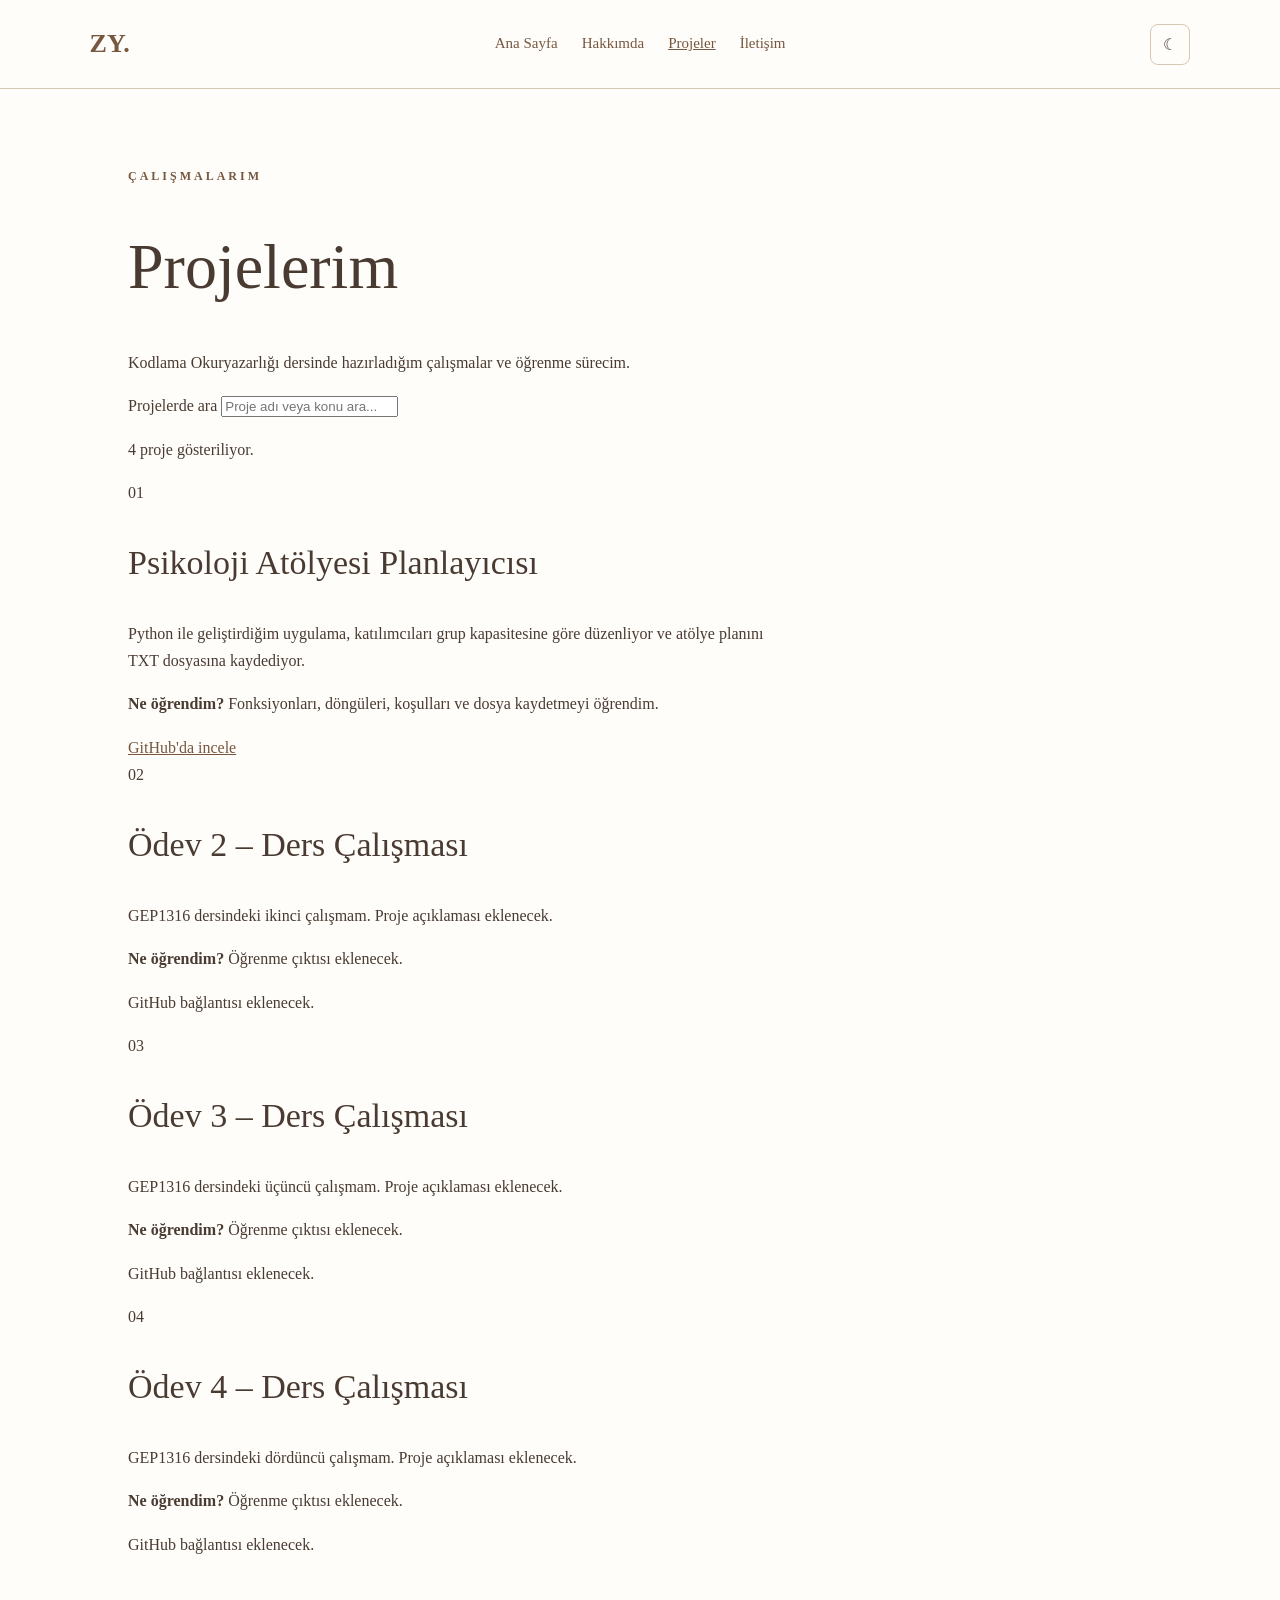
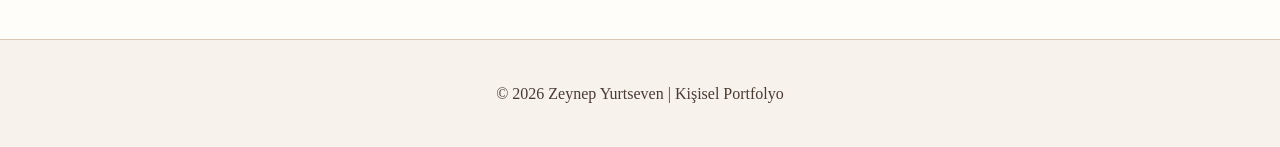
==== projeler.html @ 7c1395d9 "Add projeler.html for project portfolio This file contains the HTML structure for Zeynep Yurtseven's" ====
<!DOCTYPE html>

<html lang="tr">

<head>

  <meta charset="UTF-8">

  <meta name="viewport" content="width=device-width, initial-scale=1.0">

  <meta name="description" content="Zeynep Yurtseven'in kodlama ve psikoloji projeleri.">

  <title>Projeler | Zeynep Yurtseven</title>

  <link rel="stylesheet" href="style.css">

  <script src="script.js" defer></script>

</head>

<body>

  <header class="site-header">

    <a class="logo" href="index.html">ZY.</a>

    <button class="menu-toggle" type="button"

      aria-label="Menüyü aç"

      aria-expanded="false"

      aria-controls="site-nav">☰</button>

    <nav id="site-nav" aria-label="Ana menü">

      <a href="index.html">Ana Sayfa</a>

      <a href="hakkimda.html">Hakkımda</a>

      <a href="projeler.html" aria-current="page">Projeler</a>

      <a href="iletisim.html">İletişim</a>

    </nav>

    <button id="theme-toggle" type="button"

      aria-label="Karanlık modu aç">☾</button>

  </header>

  <main class="intro">

    <p class="eyebrow">ÇALIŞMALARIM</p>

    <h1>Projelerim</h1>

    <p>

      Kodlama Okuryazarlığı dersinde hazırladığım

      çalışmalar ve öğrenme sürecim.

    </p>

    <label for="project-search">Projelerde ara</label>

    <input type="search" id="project-search"

      placeholder="Proje adı veya konu ara...">

    <p id="search-feedback" role="status"

      aria-live="polite">4 proje gösteriliyor.</p>

    <div class="project-grid">

      <article class="project-card">

        <div class="project-image" role="img"

          aria-label="Psikoloji atölyesi grup planlama görseli">

          01

        </div>

        <h2>Psikoloji Atölyesi Planlayıcısı</h2>

        <p>

          Python ile geliştirdiğim uygulama,

          katılımcıları grup kapasitesine göre

          düzenliyor ve atölye planını TXT

          dosyasına kaydediyor.

        </p>

        <p><strong>Ne öğrendim?</strong>

          Fonksiyonları, döngüleri, koşulları

          ve dosya kaydetmeyi öğrendim.

        </p>

        <a href="https://github.com/zyurtseven2003/psikoloji-atolye-planlayici"

          target="_blank" rel="noopener noreferrer">

          GitHub'da incele

        </a>

      </article>

      <article class="project-card">

        <div class="project-image" role="img"

          aria-label="İkinci ders çalışması için görsel">

          02

        </div>

        <h2>Ödev 2 – Ders Çalışması</h2>

        <p>

          GEP1316 dersindeki ikinci çalışmam.

          Proje açıklaması eklenecek.

        </p>

        <p><strong>Ne öğrendim?</strong>

          Öğrenme çıktısı eklenecek.

        </p>

        <p>GitHub bağlantısı eklenecek.</p>

      </article>

      <article class="project-card">

        <div class="project-image" role="img"

          aria-label="Üçüncü ders çalışması için görsel">

          03

        </div>

        <h2>Ödev 3 – Ders Çalışması</h2>

        <p>

          GEP1316 dersindeki üçüncü çalışmam.

          Proje açıklaması eklenecek.

        </p>

        <p><strong>Ne öğrendim?</strong>

          Öğrenme çıktısı eklenecek.

        </p>

        <p>GitHub bağlantısı eklenecek.</p>

      </article>

      <article class="project-card">

        <div class="project-image" role="img"

          aria-label="Dördüncü ders çalışması için görsel">

          04

        </div>

        <h2>Ödev 4 – Ders Çalışması</h2>

        <p>

          GEP1316 dersindeki dördüncü çalışmam.

          Proje açıklaması eklenecek.

        </p>

        <p><strong>Ne öğrendim?</strong>

          Öğrenme çıktısı eklenecek.

        </p>

        <p>GitHub bağlantısı eklenecek.</p>

      </article>

    </div>

  </main>

  <footer>

    <p>© 2026 Zeynep Yurtseven | Kişisel Portfolyo</p>

  </footer>

</body>

</html>
---- style.css ----
:root {

  --bg: #f7f3ec;

  --surface: #fffdf9;

  --text: #493b32;

  --muted: #6d5b4e;

  --accent: #765740;

  --border: #d8c7b2;

}

* {

  box-sizing: border-box;

}

body {

  margin: 0;

  background: var(--bg);

  color: var(--text);

  font-family: Georgia, "Times New Roman", serif;

  line-height: 1.7;

}

a {

  color: var(--accent);

}

a:focus-visible,

button:focus-visible,

input:focus-visible,

textarea:focus-visible {

  outline: 3px solid #9b6841;

  outline-offset: 3px;

}

.site-header {

  display: flex;

  justify-content: space-between;

  align-items: center;

  gap: 20px;

  padding: 22px 7%;

  background: var(--surface);

  border-bottom: 1px solid var(--border);

}

.logo {

  font-size: 26px;

  font-weight: bold;

  text-decoration: none;

}

nav {

  display: flex;

  gap: 24px;

}

nav a {

  text-decoration: none;

  font-size: 15px;

}

nav a:hover,

nav a[aria-current="page"] {

  text-decoration: underline;

}

button,

.button {

  cursor: pointer;

  font: inherit;

}

#theme-toggle,

.menu-toggle {

  background: transparent;

  border: 1px solid var(--border);

  border-radius: 8px;

  padding: 6px 12px;

  color: var(--text);

}

.menu-toggle {

  display: none;

}

.hero {

  min-height: 65vh;

  display: flex;

  align-items: center;

  justify-content: space-between;

  gap: 50px;

  padding: 80px 10%;

}

.hero-content {

  max-width: 650px;

}

.eyebrow {

  font-size: 12px;

  letter-spacing: 3px;

  font-weight: bold;

  color: var(--accent);

}

h1 {

  font-size: clamp(36px, 5vw, 66px);

  line-height: 1.2;

  font-weight: normal;

}

h2 {

  font-size: 34px;

  font-weight: normal;

}

.subtitle {

  max-width: 540px;

  color: var(--muted);

  font-size: 18px;

}

.button {

  display: inline-block;

  margin-top: 20px;

  padding: 12px 26px;

  background: var(--accent);

  color: white;

  text-decoration: none;

  border-radius: 6px;

}

.avatar {

  width: 240px;

  height: 240px;

  flex-shrink: 0;

  border-radius: 50%;

  background: #d8c7b2;

  display: flex;

  align-items: center;

  justify-content: center;

  font-size: 70px;

  color: #493b32;

}

.intro {

  padding: 65px 10%;

  background: var(--surface);

}

.intro p {

  max-width: 650px;

}

footer {

  padding: 24px;

  text-align: center;

  border-top: 1px solid var(--border);

}

body.dark-mode {

  --bg: #28221e;

  --surface: #352c26;

  --text: #f5e9db;

  --muted: #e1cbb6;

  --accent: #f0c9a3;

  --border: #675548;

}

body.dark-mode .button {

  background: #b78a65;

  color: #201a16;

}

@media (max-width: 900px) {

  .hero {

    padding: 60px 7%;

    gap: 30px;

  }

  .avatar {

    width: 170px;

    height: 170px;

    font-size: 50px;

  }

}

@media (max-width: 600px) {

  .site-header {

    flex-wrap: wrap;

    padding: 18px 5%;

  }

  .menu-toggle {

    display: block;

  }

  nav {

    display: none;

    width: 100%;

    flex-direction: column;

    gap: 12px;

  }

  nav.open {

    display: flex;

  }

  .hero {

    flex-direction: column-reverse;

    text-align: center;

    padding: 45px 6%;

  }

  .hero-content {

    width: 100%;

  }

  .avatar {

    width: 150px;

    height: 150px;

    font-size: 44px;

  }

  h1 {

    font-size: 36px;

  }

  .intro {

    padding: 45px 6%;

  }

}
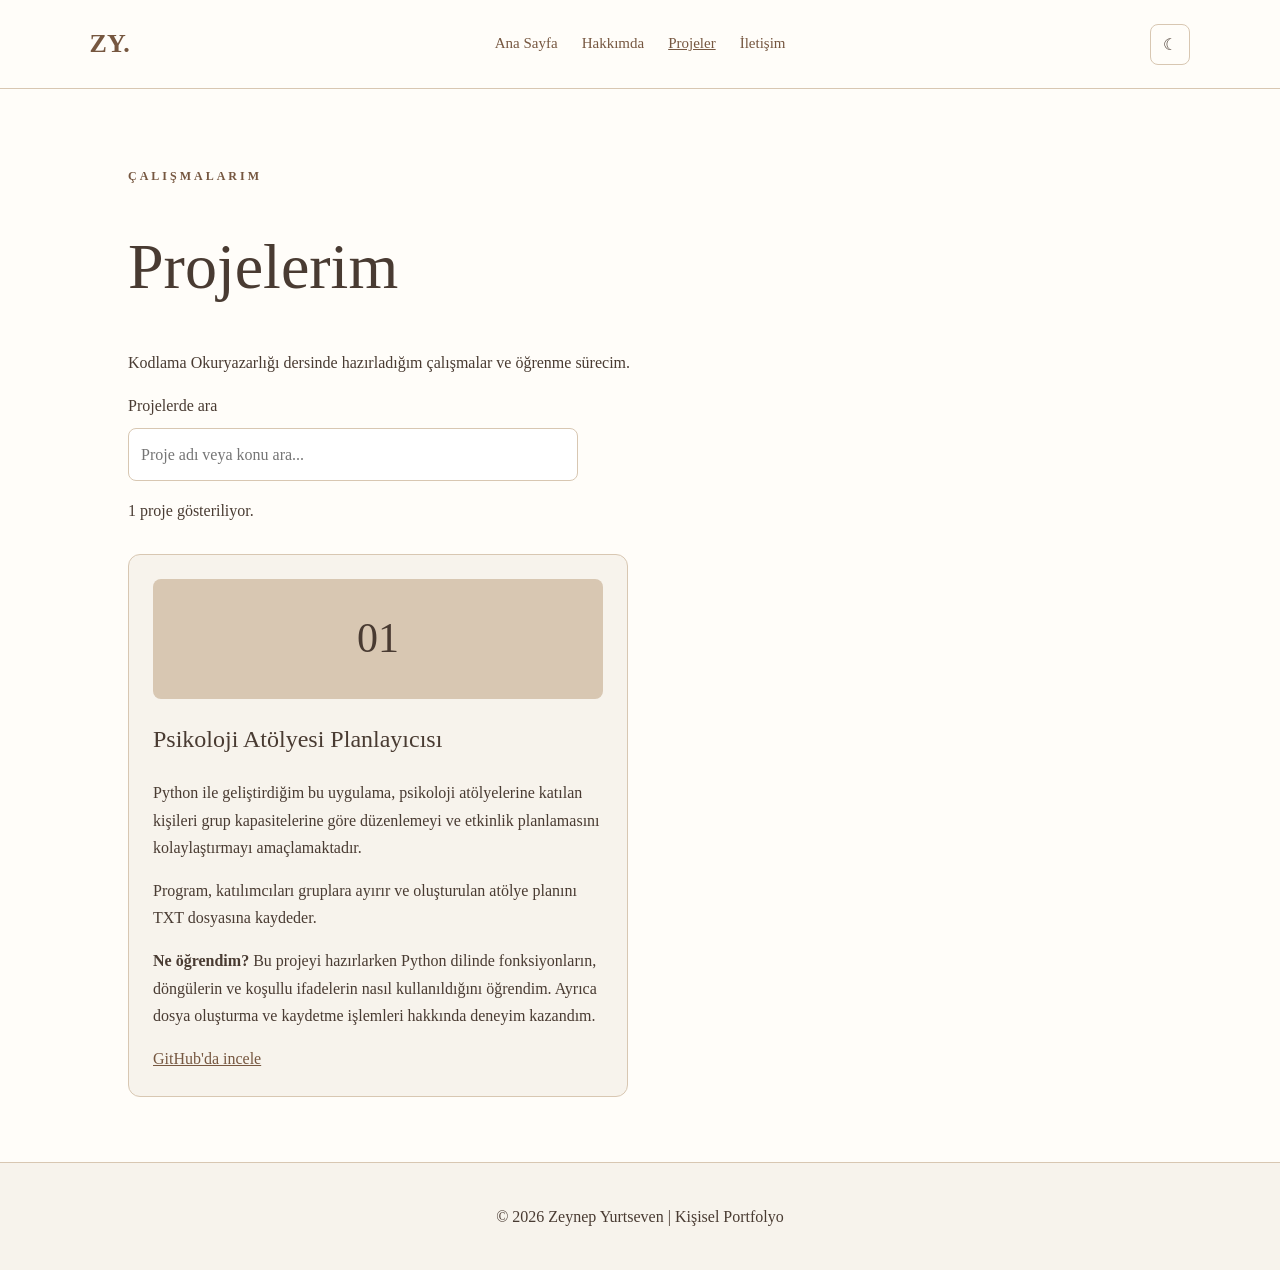
==== commit 81c84221: "Update projeler.html" ====
--- a/projeler.html
+++ b/projeler.html
@@ -24,13 +24,21 @@
 
     <a class="logo" href="index.html">ZY.</a>
 
-    <button class="menu-toggle" type="button"
+    <button
+
+      class="menu-toggle"
+
+      type="button"
 
       aria-label="Menüyü aç"
 
       aria-expanded="false"
 
-      aria-controls="site-nav">☰</button>
+      aria-controls="site-nav">
+
+      ☰
+
+    </button>
 
     <nav id="site-nav" aria-label="Ana menü">
 
@@ -44,9 +52,17 @@
 
     </nav>
 
-    <button id="theme-toggle" type="button"
+    <button
 
-      aria-label="Karanlık modu aç">☾</button>
+      id="theme-toggle"
+
+      type="button"
+
+      aria-label="Karanlık modu aç">
+
+      ☾
+
+    </button>
 
   </header>
 
@@ -64,23 +80,43 @@
 
     </p>
 
-    <label for="project-search">Projelerde ara</label>
+    <label for="project-search">
 
-    <input type="search" id="project-search"
+      Projelerde ara
+
+    </label>
+
+    <input
+
+      type="search"
+
+      id="project-search"
 
       placeholder="Proje adı veya konu ara...">
 
-    <p id="search-feedback" role="status"
+    <p
 
-      aria-live="polite">4 proje gösteriliyor.</p>
+      id="search-feedback"
+
+      role="status"
+
+      aria-live="polite">
+
+      1 proje gösteriliyor.
+
+    </p>
 
     <div class="project-grid">
 
       <article class="project-card">
 
-        <div class="project-image" role="img"
+        <div
 
-          aria-label="Psikoloji atölyesi grup planlama görseli">
+          class="project-image"
+
+          role="img"
+
+          aria-label="Psikoloji atölyesi planlama projesini temsil eden görsel">
 
           01
 
@@ -90,121 +126,55 @@
 
         <p>
 
-          Python ile geliştirdiğim uygulama,
+          Python ile geliştirdiğim bu uygulama,
 
-          katılımcıları grup kapasitesine göre
+          psikoloji atölyelerine katılan kişileri
 
-          düzenliyor ve atölye planını TXT
+          grup kapasitelerine göre düzenlemeyi
 
-          dosyasına kaydediyor.
+          ve etkinlik planlamasını kolaylaştırmayı
+
+          amaçlamaktadır.
 
         </p>
 
-        <p><strong>Ne öğrendim?</strong>
+        <p>
 
-          Fonksiyonları, döngüleri, koşulları
+          Program, katılımcıları gruplara ayırır
 
-          ve dosya kaydetmeyi öğrendim.
+          ve oluşturulan atölye planını
+
+          TXT dosyasına kaydeder.
 
         </p>
 
-        <a href="https://github.com/zyurtseven2003/psikoloji-atolye-planlayici"
+        <p>
 
-          target="_blank" rel="noopener noreferrer">
+          <strong>Ne öğrendim?</strong>
+
+          Bu projeyi hazırlarken Python dilinde
+
+          fonksiyonların, döngülerin ve koşullu
+
+          ifadelerin nasıl kullanıldığını öğrendim.
+
+          Ayrıca dosya oluşturma ve kaydetme
+
+          işlemleri hakkında deneyim kazandım.
+
+        </p>
+
+        <a
+
+          href="https://github.com/zyurtseven2003/psikoloji-atolye-planlayici"
+
+          target="_blank"
+
+          rel="noopener noreferrer">
 
           GitHub'da incele
 
         </a>
-
-      </article>
-
-      <article class="project-card">
-
-        <div class="project-image" role="img"
-
-          aria-label="İkinci ders çalışması için görsel">
-
-          02
-
-        </div>
-
-        <h2>Ödev 2 – Ders Çalışması</h2>
-
-        <p>
-
-          GEP1316 dersindeki ikinci çalışmam.
-
-          Proje açıklaması eklenecek.
-
-        </p>
-
-        <p><strong>Ne öğrendim?</strong>
-
-          Öğrenme çıktısı eklenecek.
-
-        </p>
-
-        <p>GitHub bağlantısı eklenecek.</p>
-
-      </article>
-
-      <article class="project-card">
-
-        <div class="project-image" role="img"
-
-          aria-label="Üçüncü ders çalışması için görsel">
-
-          03
-
-        </div>
-
-        <h2>Ödev 3 – Ders Çalışması</h2>
-
-        <p>
-
-          GEP1316 dersindeki üçüncü çalışmam.
-
-          Proje açıklaması eklenecek.
-
-        </p>
-
-        <p><strong>Ne öğrendim?</strong>
-
-          Öğrenme çıktısı eklenecek.
-
-        </p>
-
-        <p>GitHub bağlantısı eklenecek.</p>
-
-      </article>
-
-      <article class="project-card">
-
-        <div class="project-image" role="img"
-
-          aria-label="Dördüncü ders çalışması için görsel">
-
-          04
-
-        </div>
-
-        <h2>Ödev 4 – Ders Çalışması</h2>
-
-        <p>
-
-          GEP1316 dersindeki dördüncü çalışmam.
-
-          Proje açıklaması eklenecek.
-
-        </p>
-
-        <p><strong>Ne öğrendim?</strong>
-
-          Öğrenme çıktısı eklenecek.
-
-        </p>
-
-        <p>GitHub bağlantısı eklenecek.</p>
 
       </article>
 
@@ -214,7 +184,11 @@
 
   <footer>
 
-    <p>© 2026 Zeynep Yurtseven | Kişisel Portfolyo</p>
+    <p>
+
+      © 2026 Zeynep Yurtseven | Kişisel Portfolyo
+
+    </p>
 
   </footer>
 
--- a/style.css
+++ b/style.css
@@ -389,8 +389,148 @@
 
 
 
-  
-
-
- 
-
+.project-grid {
+
+  display: grid;
+
+  grid-template-columns: repeat(2, minmax(0, 1fr));
+
+  gap: 24px;
+
+  margin-top: 30px;
+
+}
+
+.project-card {
+
+  background: var(--bg);
+
+  border: 1px solid var(--border);
+
+  border-radius: 12px;
+
+  padding: 24px;
+
+}
+
+.project-card h2 {
+
+  font-size: 24px;
+
+}
+
+.project-image {
+
+  background: #d8c7b2;
+
+  color: #493b32;
+
+  height: 120px;
+
+  border-radius: 8px;
+
+  display: flex;
+
+  align-items: center;
+
+  justify-content: center;
+
+  font-size: 42px;
+
+}
+
+.project-card[hidden] {
+
+  display: none;
+
+}
+
+#project-search {
+
+  display: block;
+
+  width: 100%;
+
+  max-width: 450px;
+
+  margin-top: 8px;
+
+  padding: 12px;
+
+  border: 1px solid var(--border);
+
+  border-radius: 8px;
+
+  font: inherit;
+
+}
+
+@media (max-width: 600px) {
+
+  .project-grid {
+
+    grid-template-columns: 1fr;
+
+  }
+
+}  
+
+
+ .form-group {
+
+  display: flex;
+
+  flex-direction: column;
+
+  gap: 8px;
+
+  margin-bottom: 20px;
+
+  max-width: 550px;
+
+}
+
+.form-group input,
+
+.form-group textarea {
+
+  padding: 12px;
+
+  border: 1px solid var(--border);
+
+  border-radius: 8px;
+
+  background: var(--bg);
+
+  color: var(--text);
+
+  font: inherit;
+
+}
+
+.form-group label {
+
+  font-weight: bold;
+
+}
+
+.privacy-note {
+
+  margin-top: 35px;
+
+  padding: 18px;
+
+  border-left: 3px solid var(--accent);
+
+  background: var(--bg);
+
+  font-size: 14px;
+
+}
+
+#form-feedback {
+
+  font-weight: bold;
+
+}
+
